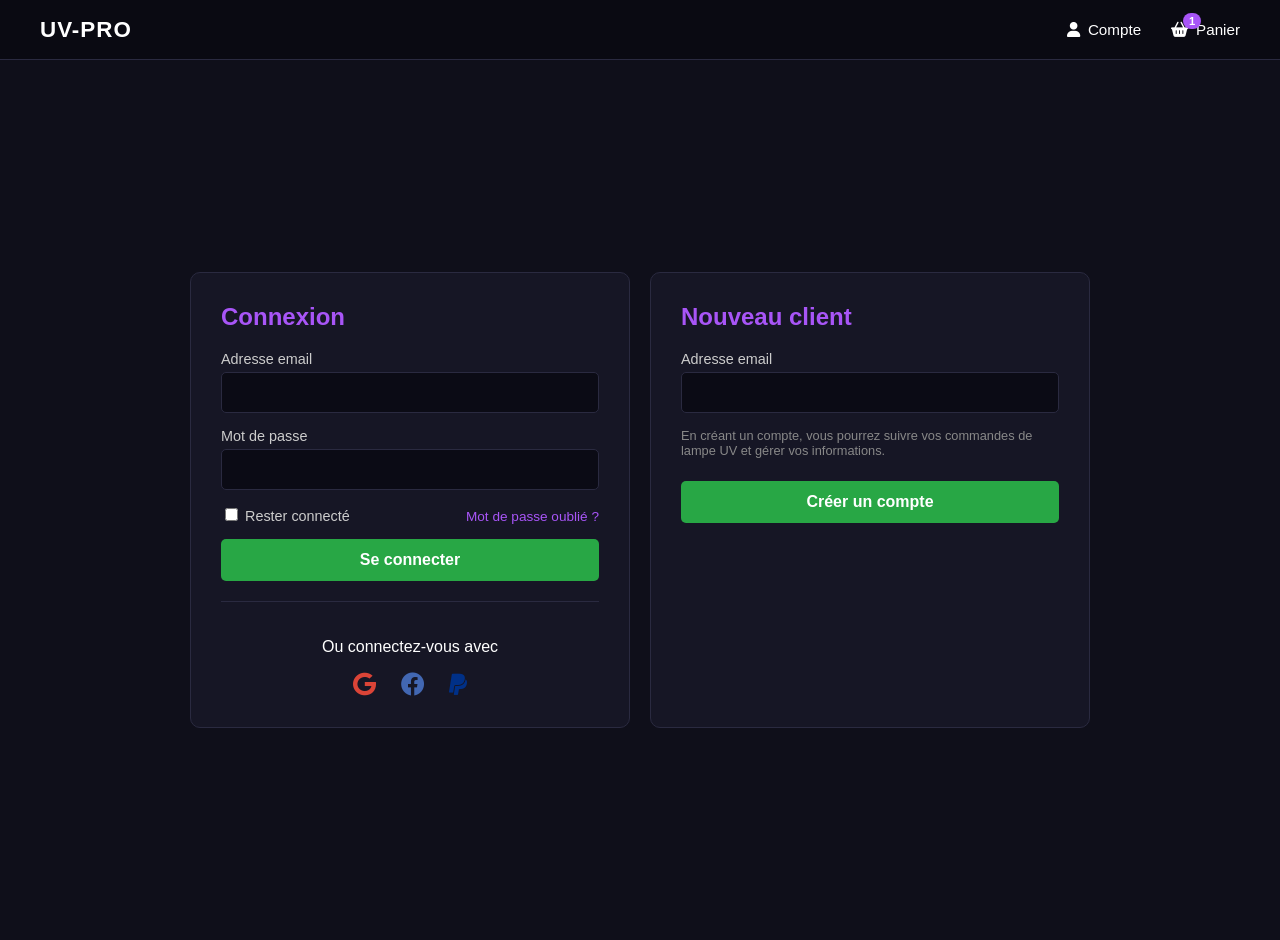
==== compte.html @ 79d0998f "Mise en ligne UV-PRO" ====
<!DOCTYPE html>
<html lang="fr">
<head>
    <meta charset="UTF-8">
    <meta name="viewport" content="width=device-width, initial-scale=1.0">
    <title>Connexion | UV-PRO</title>
    <link rel="stylesheet" href="https://cdnjs.cloudflare.com/ajax/libs/font-awesome/6.0.0/css/all.min.css">
    <style>
        :root {
            --uv-purple: #a855f7;
            --dark-bg: #0f0f1a;
            --card-bg: #161625;
            --success-green: #28a745;
            --nav-bg: #0a0a12;
            --border-color: #2a2a40;
        }

        body {
            background-color: var(--dark-bg);
            color: white;
            font-family: 'Segoe UI', sans-serif;
            margin: 0;
            padding: 0;
        }

        /* --- BARRE DE NAVIGATION SYNCHRONISÉE --- */
        .top-nav {
            background-color: var(--nav-bg);
            height: 60px;
            display: flex;
            justify-content: space-between;
            align-items: center;
            padding: 0 40px;
            border-bottom: 1px solid var(--border-color);
            position: sticky;
            top: 0;
            z-index: 1000;
            box-sizing: border-box;
        }

        .brand-logo {
            color: white;
            font-weight: bold;
            font-size: 1.4rem;
            text-decoration: none;
            letter-spacing: 1px;
        }

        .nav-right {
            display: flex;
            gap: 30px;
            align-items: center;
        }

        .nav-link {
            color: white;
            text-decoration: none;
            display: flex;
            align-items: center;
            gap: 8px;
            font-size: 0.95rem;
            transition: color 0.2s;
        }

        .nav-link:hover { color: var(--uv-purple); }

        .cart-wrapper {
            position: relative;
            display: flex;
            align-items: center;
            gap: 8px;
        }

        #nav-cart-count {
            background: var(--uv-purple);
            color: white;
            font-size: 0.7rem;
            padding: 2px 6px;
            border-radius: 10px;
            position: absolute;
            top: -8px;
            left: 12px;
            font-weight: bold;
        }

        /* --- CONTENEUR AUTH --- */
        .auth-wrapper {
            display: flex;
            justify-content: center;
            align-items: center;
            min-height: calc(100vh - 60px);
            padding: 20px;
        }

        .auth-container {
            width: 90%;
            max-width: 900px;
            display: grid;
            grid-template-columns: 1fr 1fr;
            gap: 20px;
        }

        .auth-card {
            background: var(--card-bg);
            padding: 30px;
            border-radius: 10px;
            border: 1px solid var(--border-color);
        }

        h2 { color: var(--uv-purple); margin-top: 0; }

        .form-group { margin-bottom: 15px; }

        label { display: block; margin-bottom: 5px; font-size: 0.9rem; color: #ccc; }

        input[type="email"], input[type="password"] {
            width: 100%;
            padding: 12px;
            background: #0b0b15;
            border: 1px solid var(--border-color);
            border-radius: 5px;
            color: white;
            box-sizing: border-box;
        }

        .btn-auth {
            width: 100%;
            padding: 12px;
            background-color: var(--success-green);
            color: white;
            border: none;
            border-radius: 5px;
            font-weight: bold;
            cursor: pointer;
            font-size: 1rem;
            margin-top: 10px;
            transition: 0.3s;
        }

        .btn-auth:hover { opacity: 0.9; }

        .extra-links {
            margin-top: 15px;
            font-size: 0.85rem;
            display: flex;
            justify-content: space-between;
            align-items: center;
        }

        /* Design original du lien conservé */
        a { color: var(--uv-purple); text-decoration: none; transition: 0.2s; }
        a:hover { text-decoration: underline; }

        .social-login {
            margin-top: 20px;
            text-align: center;
            border-top: 1px solid var(--border-color);
            padding-top: 20px;
        }

        .social-icons i {
            font-size: 1.5rem;
            margin: 0 10px;
            cursor: pointer;
            transition: 0.3s;
        }

        .fa-google { color: #db4437; }
        .fa-facebook { color: #4267B2; }
        .fa-paypal { color: #003087; }

        @media (max-width: 768px) {
            .auth-container { grid-template-columns: 1fr; }
        }
    </style>
</head>
<body>

    <nav class="top-nav">
        <a href="index.html" class="brand-logo">UV-PRO</a>
        
        <div class="nav-right">
            <a href="compte.html" class="nav-link">
                <i class="fas fa-user"></i> Compte
            </a>
            <a href="panier.html" class="nav-link">
                <div class="cart-wrapper">
                    <i class="fas fa-shopping-basket"></i>
                    <span id="nav-cart-count">1</span>
                    <span>Panier</span>
                </div>
            </a>
        </div>
    </nav>

    <div class="auth-wrapper">
        <div class="auth-container">
            <div class="auth-card">
                <h2>Connexion</h2>
                <form action="login_process.php" method="POST">
                    <div class="form-group">
                        <label>Adresse email</label>
                        <input type="email" name="email" required>
                    </div>
                    <div class="form-group">
                        <label>Mot de passe</label>
                        <input type="password" name="password" required>
                    </div>
                    <div class="extra-links">
                        <label><input type="checkbox"> Rester connecté</label>
                        <a href="mot-de-passe-oublié.html">Mot de passe oublié ?</a>
                    </div>
                    <button type="submit" class="btn-auth">Se connecter</button>
                </form>

                <div class="social-login">
                    <p>Ou connectez-vous avec</p>
                    <div class="social-icons">
                        <i class="fab fa-google"></i>
                        <i class="fab fa-facebook"></i>
                        <i class="fab fa-paypal"></i>
                    </div>
                </div>
            </div>

            <div class="auth-card">
                <h2>Nouveau client</h2>
                <form action="register_process.php" method="POST">
                    <div class="form-group">
                        <label>Adresse email</label>
                        <input type="email" name="email" required>
                    </div>
                    <p style="font-size: 0.8rem; color: #888;">
                        En créant un compte, vous pourrez suivre vos commandes de lampe UV et gérer vos informations.
                    </p>
                    <a href="formulaire-inscription.html">
                        <button type="button" class="btn-auth">Créer un compte</button>
                    </a>
                </form>
            </div>
        </div>
    </div>

</body>
</html>
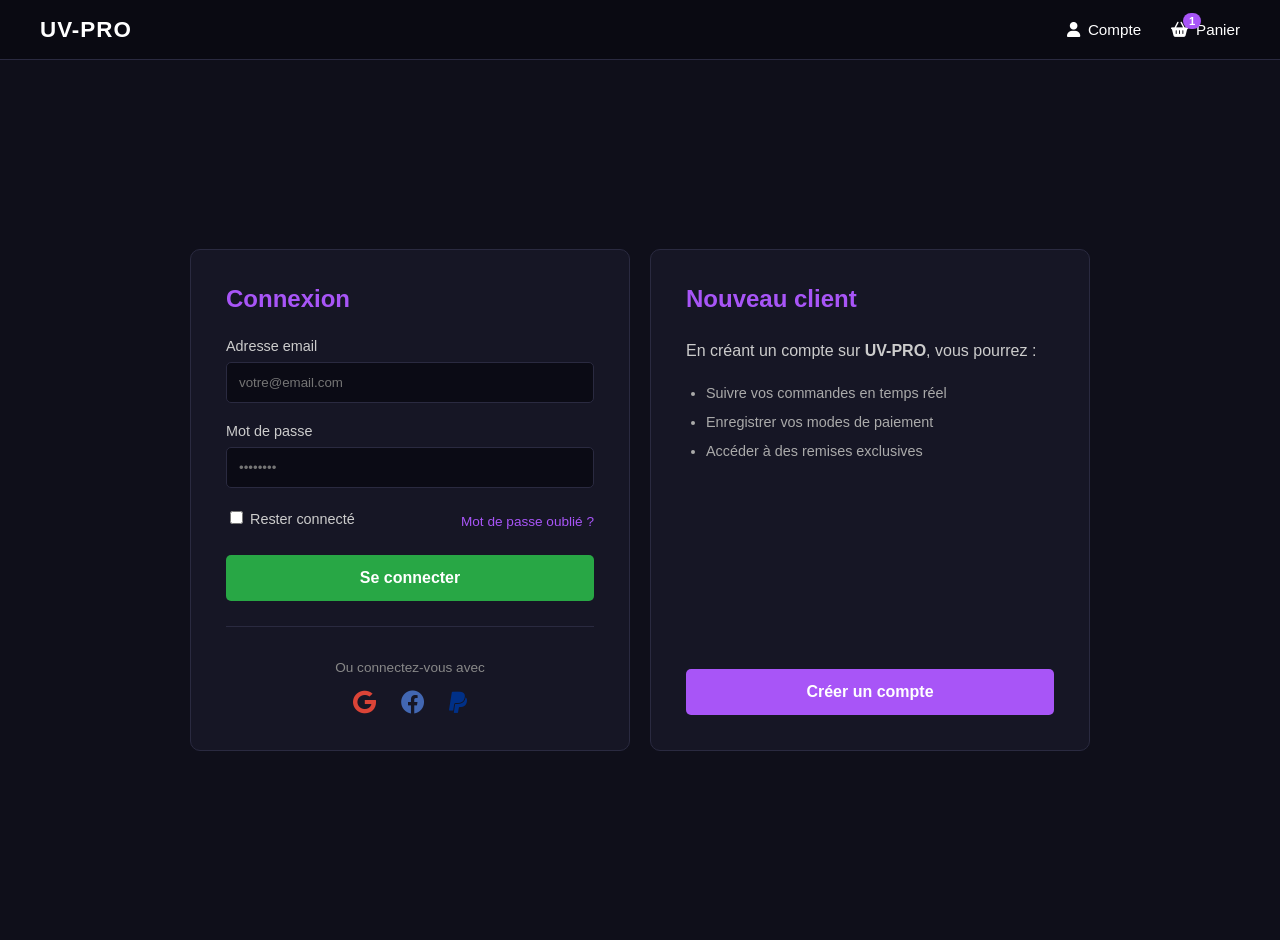
==== commit cfb262c1: "Correction de la structure du formulaire et liaison backend" ====
--- a/compte.html
+++ b/compte.html
@@ -23,7 +23,7 @@
             padding: 0;
         }
 
-        /* --- BARRE DE NAVIGATION SYNCHRONISÉE --- */
+        /* --- BARRE DE NAVIGATION --- */
         .top-nav {
             background-color: var(--nav-bg);
             height: 60px;
@@ -102,16 +102,19 @@
 
         .auth-card {
             background: var(--card-bg);
-            padding: 30px;
+            padding: 35px;
             border-radius: 10px;
             border: 1px solid var(--border-color);
-        }
-
-        h2 { color: var(--uv-purple); margin-top: 0; }
-
-        .form-group { margin-bottom: 15px; }
-
-        label { display: block; margin-bottom: 5px; font-size: 0.9rem; color: #ccc; }
+            display: flex;
+            flex-direction: column;
+            justify-content: space-between;
+        }
+
+        h2 { color: var(--uv-purple); margin-top: 0; margin-bottom: 25px; }
+
+        .form-group { margin-bottom: 20px; }
+
+        label { display: block; margin-bottom: 8px; font-size: 0.9rem; color: #ccc; }
 
         input[type="email"], input[type="password"] {
             width: 100%;
@@ -121,11 +124,14 @@
             border-radius: 5px;
             color: white;
             box-sizing: border-box;
-        }
+            outline: none;
+        }
+
+        input:focus { border-color: var(--uv-purple); }
 
         .btn-auth {
             width: 100%;
-            padding: 12px;
+            padding: 14px;
             background-color: var(--success-green);
             color: white;
             border: none;
@@ -137,7 +143,7 @@
             transition: 0.3s;
         }
 
-        .btn-auth:hover { opacity: 0.9; }
+        .btn-auth:hover { filter: brightness(1.1); box-shadow: 0 0 15px rgba(40, 167, 69, 0.3); }
 
         .extra-links {
             margin-top: 15px;
@@ -145,14 +151,14 @@
             display: flex;
             justify-content: space-between;
             align-items: center;
-        }
-
-        /* Design original du lien conservé */
+            margin-bottom: 10px;
+        }
+
         a { color: var(--uv-purple); text-decoration: none; transition: 0.2s; }
         a:hover { text-decoration: underline; }
 
         .social-login {
-            margin-top: 20px;
+            margin-top: 25px;
             text-align: center;
             border-top: 1px solid var(--border-color);
             padding-top: 20px;
@@ -196,25 +202,27 @@
     <div class="auth-wrapper">
         <div class="auth-container">
             <div class="auth-card">
-                <h2>Connexion</h2>
-                <form action="login_process.php" method="POST">
-                    <div class="form-group">
-                        <label>Adresse email</label>
-                        <input type="email" name="email" required>
-                    </div>
-                    <div class="form-group">
-                        <label>Mot de passe</label>
-                        <input type="password" name="password" required>
-                    </div>
-                    <div class="extra-links">
-                        <label><input type="checkbox"> Rester connecté</label>
-                        <a href="mot-de-passe-oublié.html">Mot de passe oublié ?</a>
-                    </div>
-                    <button type="submit" class="btn-auth">Se connecter</button>
-                </form>
+                <div>
+                    <h2>Connexion</h2>
+                    <form action="https://uv-pro-back.onrender.com/connexion.php" method="POST">
+                        <div class="form-group">
+                            <label>Adresse email</label>
+                            <input type="email" name="email" placeholder="votre@email.com" required>
+                        </div>
+                        <div class="form-group">
+                            <label>Mot de passe</label>
+                            <input type="password" name="password" placeholder="••••••••" required>
+                        </div>
+                        <div class="extra-links">
+                            <label style="cursor:pointer;"><input type="checkbox"> Rester connecté</label>
+                            <a href="mot-de-passe-oublié.html">Mot de passe oublié ?</a>
+                        </div>
+                        <button type="submit" class="btn-auth">Se connecter</button>
+                    </form>
+                </div>
 
                 <div class="social-login">
-                    <p>Ou connectez-vous avec</p>
+                    <p style="font-size: 0.85rem; color: #888; margin-bottom: 15px;">Ou connectez-vous avec</p>
                     <div class="social-icons">
                         <i class="fab fa-google"></i>
                         <i class="fab fa-facebook"></i>
@@ -224,19 +232,23 @@
             </div>
 
             <div class="auth-card">
-                <h2>Nouveau client</h2>
-                <form action="register_process.php" method="POST">
-                    <div class="form-group">
-                        <label>Adresse email</label>
-                        <input type="email" name="email" required>
-                    </div>
-                    <p style="font-size: 0.8rem; color: #888;">
-                        En créant un compte, vous pourrez suivre vos commandes de lampe UV et gérer vos informations.
+                <div>
+                    <h2>Nouveau client</h2>
+                    <p style="font-size: 1rem; color: #ccc; line-height: 1.6;">
+                        En créant un compte sur <strong>UV-PRO</strong>, vous pourrez :
                     </p>
+                    <ul style="font-size: 0.9rem; color: #aaa; padding-left: 20px; line-height: 2;">
+                        <li>Suivre vos commandes en temps réel</li>
+                        <li>Enregistrer vos modes de paiement</li>
+                        <li>Accéder à des remises exclusives</li>
+                    </ul>
+                </div>
+                
+                <div style="margin-top: 30px;">
                     <a href="formulaire-inscription.html">
-                        <button type="button" class="btn-auth">Créer un compte</button>
+                        <button type="button" class="btn-auth" style="background-color: var(--uv-purple);">Créer un compte</button>
                     </a>
-                </form>
+                </div>
             </div>
         </div>
     </div>
